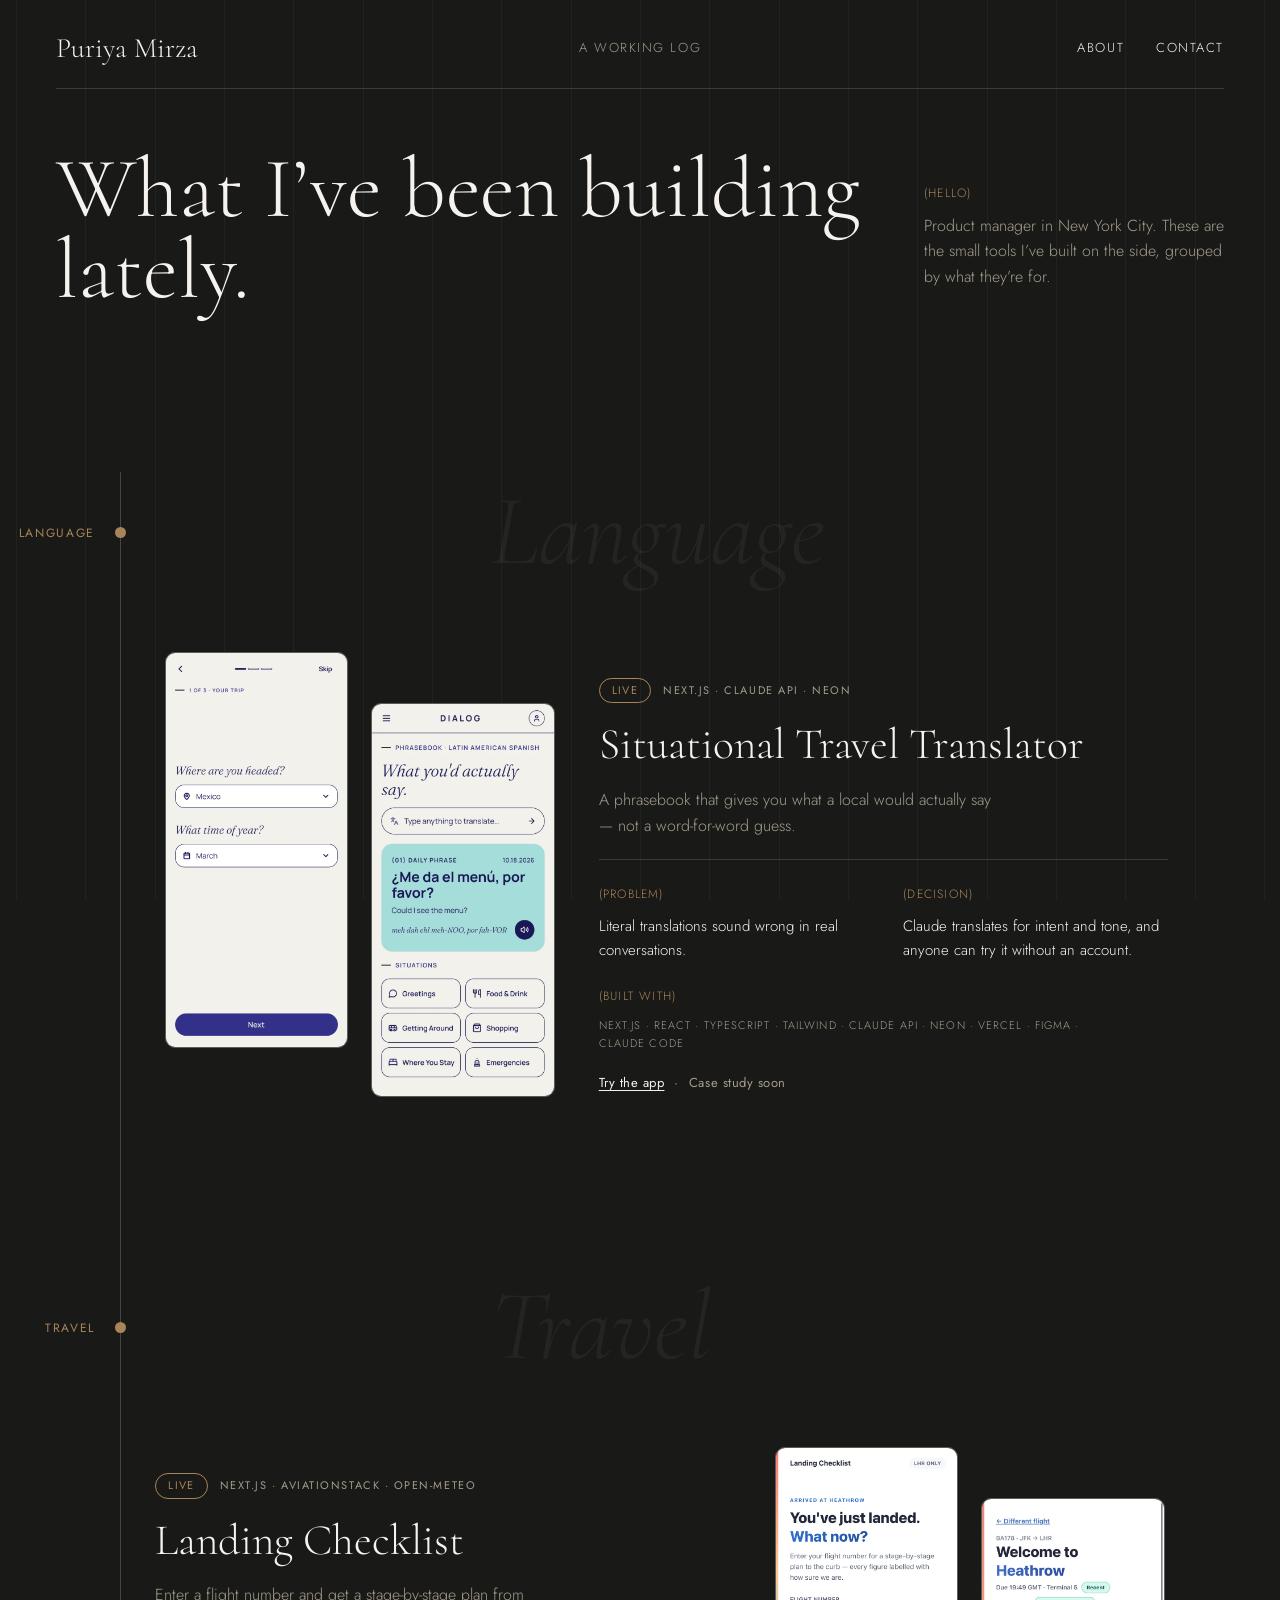
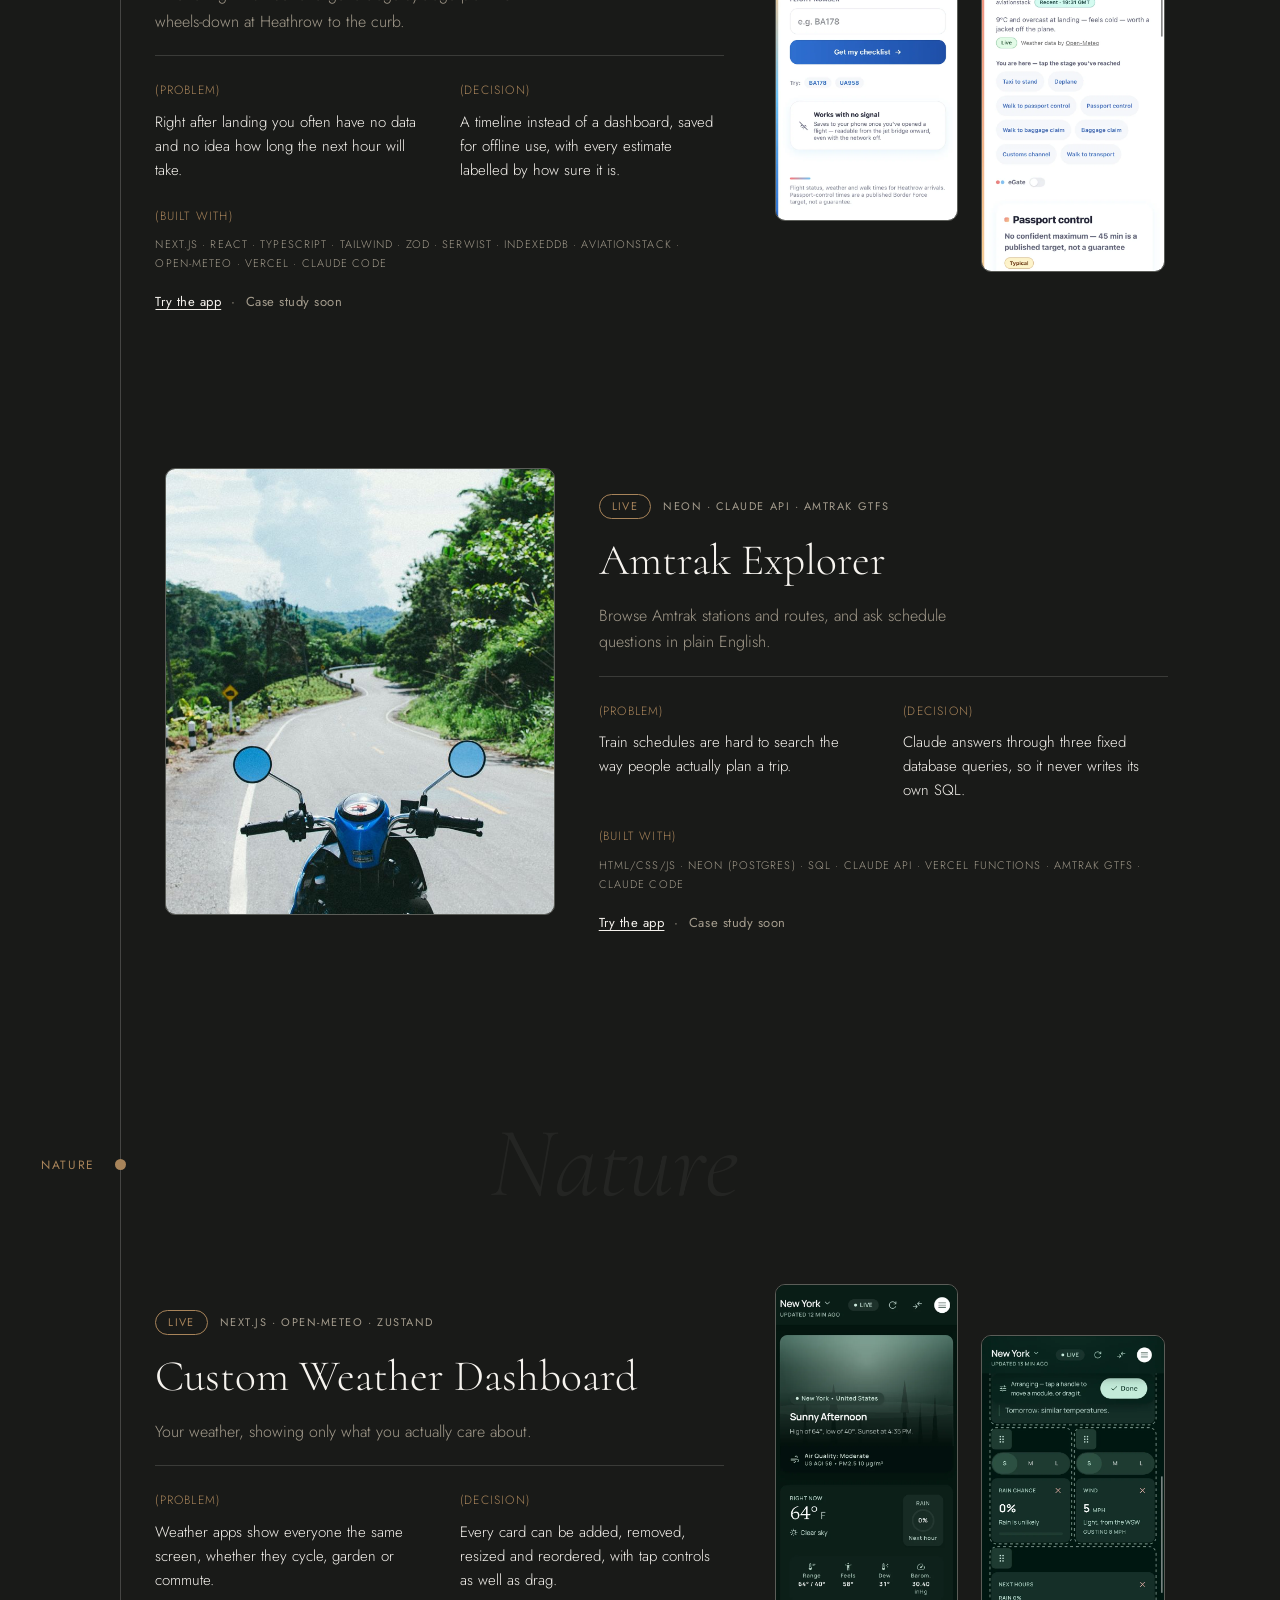
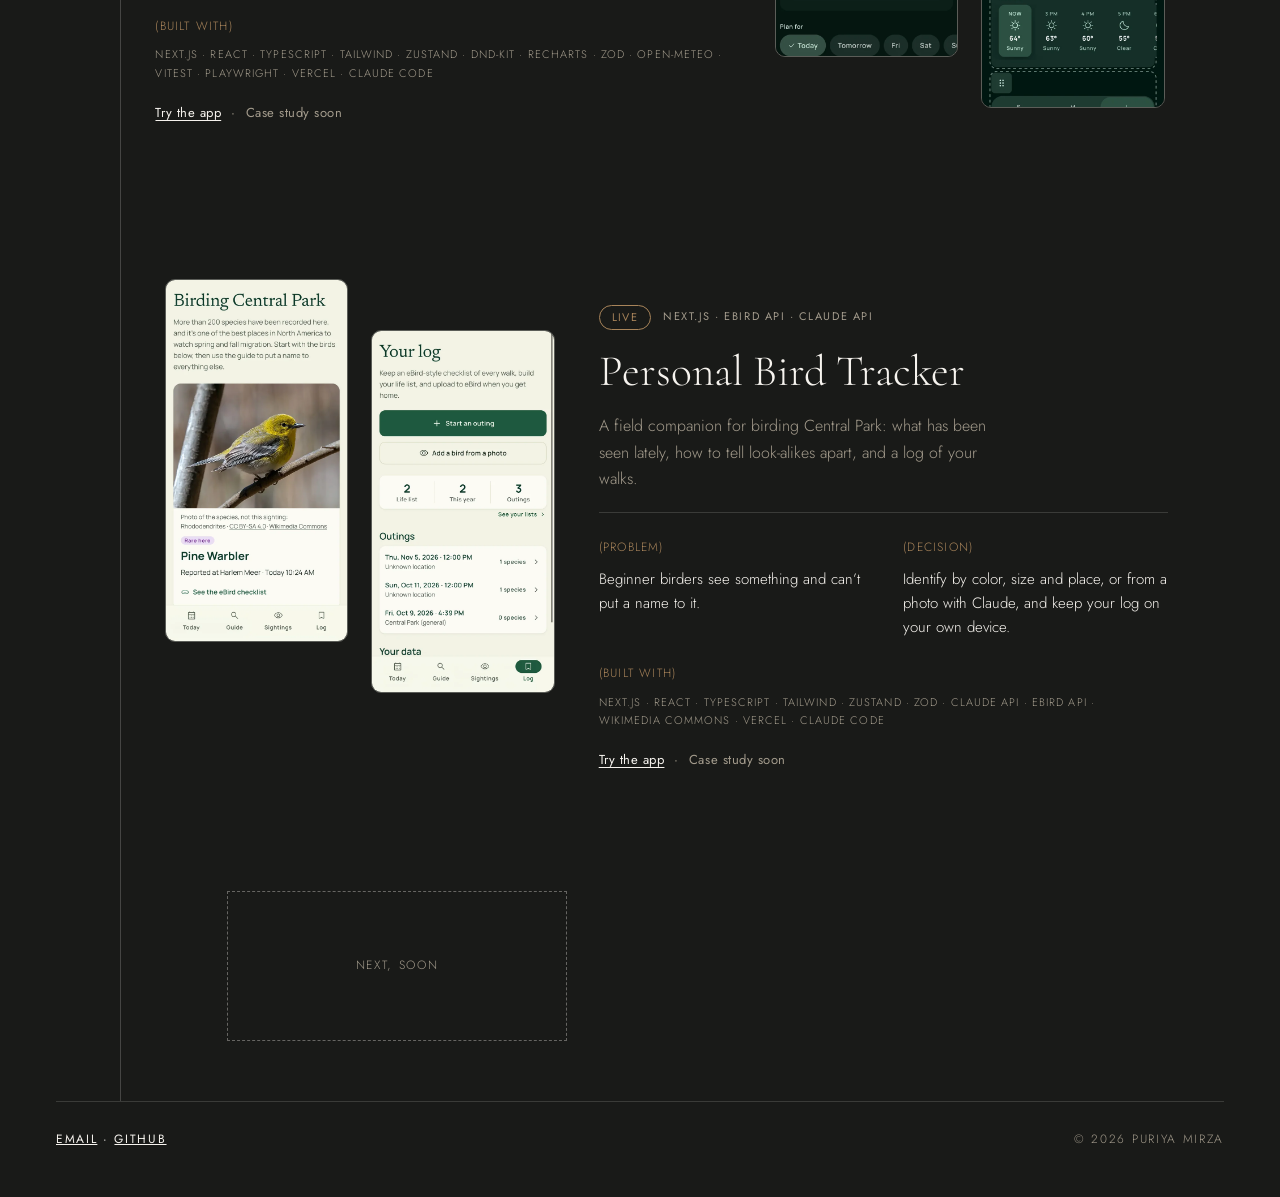
==== projects/index.html @ f8503e23 "Publish the Almanac portfolio at /projects, unlisted; keep the live homepage The new homepage moves " ====
<!DOCTYPE html>
<html lang="en">
<head>
<meta charset="UTF-8">
<meta name="robots" content="noindex, nofollow, noarchive">
<meta name="viewport" content="width=device-width, initial-scale=1, viewport-fit=cover">
<title>Puriya Mirza</title>
<meta name="description" content="Puriya Mirza, product manager in New York City. A working log of small tools built on the side.">
<link rel="canonical" href="https://puriyamirza.com/projects">
<link rel="preconnect" href="https://fonts.googleapis.com">
<link rel="preconnect" href="https://fonts.gstatic.com" crossorigin>
<link rel="stylesheet" href="https://fonts.googleapis.com/css2?family=Cormorant:ital,wght@0,300;1,300&family=Jost:wght@300;400&display=swap">
<style>
/* Almanac, topic edition (Figma: "Portfolio Home · G — Almanac + Travel Translator").
   Dark ground, hairline column field with the live site's pulse, projects grouped by topic on a spine. */
:root {
  --ink: #191a18; --paper: #f6f3ee; --stone: #a39b8c; --brass: #a8845a; --frame-line: #5b5d58;
  --line-a: 0.04;   /* resting line opacity (live site) */
  --hi: 0.28;       /* pulse peak (live site) */
  --lines: 18;
  --spine-f: 0.08333;  /* spine on the first column line, as in Figma */
  --display: "Cormorant", "Cormorant Garamond", Georgia, "Times New Roman", serif;
  --body: "Jost", "Futura", "Avenir Next", "Helvetica Neue", Arial, sans-serif;
  color-scheme: dark;
}
@media (max-width: 999px) { :root { --lines: 9; --spine-f: 0; } }
@media (max-width: 599px) { :root { --lines: 6; } }

*, *::before, *::after { box-sizing: border-box; }
html { background: var(--ink); scroll-behavior: smooth; }
@media (prefers-reduced-motion: reduce) { html { scroll-behavior: auto; } }
body {
  margin: 0; background: var(--ink); color: var(--paper);
  font-family: var(--body); font-weight: 300; font-size: 16px; line-height: 1.6;
  padding-inline: max(16px, env(safe-area-inset-left, 0px)) max(16px, env(safe-area-inset-right, 0px));
  overflow-x: hidden; -webkit-font-smoothing: antialiased;
}
.frame { max-width: 1360px; margin-inline: auto; position: relative; z-index: 1; }
a { color: inherit; }
a:focus-visible { outline: 1px solid var(--brass); outline-offset: 4px; }
.cap { font-weight: 400; font-size: 12px; letter-spacing: 0.14em; text-transform: uppercase; }
.hello { color: var(--brass); font-size: 12px; letter-spacing: 0.1em; text-transform: uppercase; }

/* Background column lines (unchanged from the live site) */
.lines { position: fixed; inset: 0; pointer-events: none; z-index: 0; }
.line { position: absolute; top: 0; bottom: 0; width: 1px; background: rgba(246, 243, 238, var(--line-a)); }
.line i {
  position: absolute; left: 0; top: 0; width: 1px; height: 70vh; min-height: 420px;
  opacity: 0; will-change: opacity, transform;
  background: linear-gradient(to bottom,
    rgba(246,243,238,0) 0%, rgba(246,243,238,calc(var(--hi) * 0.06)) 14%,
    rgba(246,243,238,calc(var(--hi) * 0.28)) 28%, rgba(246,243,238,calc(var(--hi) * 0.72)) 40%,
    rgba(246,243,238,var(--hi)) 50%, rgba(246,243,238,calc(var(--hi) * 0.72)) 60%,
    rgba(246,243,238,calc(var(--hi) * 0.28)) 72%, rgba(246,243,238,calc(var(--hi) * 0.06)) 86%,
    rgba(246,243,238,0) 100%);
}

/* Header */
.top { display: grid; grid-template-columns: 1fr auto 1fr; align-items: center; gap: 16px; margin-inline: 40px; padding-block: 34px 26px; border-bottom: 1px solid rgba(246,243,238,0.15); }
.logo { font-family: var(--display); font-weight: 300; font-size: 28px; line-height: 1; text-decoration: none; }
.tag { color: var(--stone); font-weight: 300; font-size: 13px; letter-spacing: 0.12em; }
.nav { justify-self: end; display: flex; gap: 32px; font-weight: 300; font-size: 13px; letter-spacing: 0.12em; }
.nav a { text-decoration: none; }
.nav a:hover { color: var(--brass); }

/* Intro */
.intro { display: flex; justify-content: space-between; gap: 40px; margin-inline: 40px; padding-block: 60px 160px; }
.intro h1 { margin: 0; max-width: 900px; font-family: var(--display); font-weight: 300; font-size: clamp(52px, 6.7vw, 96px); line-height: 0.95; }
.intro .note { flex: 0 0 300px; padding-top: 30px; }
.intro .note p { margin: 8px 0 0; color: var(--stone); }

/* Timeline of topics */
.tl { position: relative; padding-bottom: 60px; }
.tl::before { content: ""; position: absolute; top: 0; bottom: 0; width: 1px; background: rgba(246,243,238,0.2); left: calc(100% * var(--spine-f)); }
.topic { position: relative; padding-top: 0; }
.topic + .topic { margin-top: 170px; }
.ghost { margin: 0 0 0 38%; font-family: var(--display); font-style: italic; font-weight: 300; font-size: 100px; line-height: 1.2; color: var(--paper); opacity: 0.05; user-select: none; }
.tlabel { position: absolute; top: 52px; left: calc(100% * var(--spine-f) - 121px); width: 96px; text-align: right; color: var(--brass); }
.dot { position: absolute; top: 55px; left: calc(100% * var(--spine-f) - 5px); width: 11px; height: 11px; border-radius: 50%; background: var(--brass); }

.entry { display: grid; align-items: start; margin-top: 60px; }
.entry + .entry { margin-top: 155px; }
.shots { display: flex; gap: 23px; align-items: flex-start; }
.shot { margin: 0; flex: 1 1 0; min-width: 0; }
.shot img { display: block; width: 100%; height: auto; border-radius: 10px; border: 1px solid var(--frame-line); }
.shot + .shot { margin-top: 51px; }   /* same size, slight vertical offset */
.shots.single .shot.photo img { aspect-ratio: 425 / 487; object-fit: cover; }

.text { display: grid; gap: 20px; justify-items: start; min-width: 0; }
.meta { display: flex; flex-wrap: wrap; align-items: center; gap: 12px; }
.chip { display: inline-block; padding: 5px 12px; border: 1px solid rgba(246,243,238,0.45); border-radius: 999px; font-size: 11px; letter-spacing: 0.12em; text-transform: uppercase; font-weight: 400; line-height: 1.2; }
.chip.live { border-color: var(--brass); color: var(--brass); }
.meta .stack { color: var(--stone); font-size: 11px; }
.text h3 { margin: 0; font-family: var(--display); font-weight: 300; font-size: clamp(34px, 3.4vw, 48px); line-height: 1; text-wrap: balance; }
.lede { margin: 0; color: var(--stone); font-size: 16px; line-height: 1.65; max-width: 44ch; }
.pd { display: grid; grid-template-columns: 1fr 1fr; gap: 40px; width: 100%; padding-top: 20px; border-top: 1px solid rgba(246,243,238,0.15); }
.pd p, .built p { margin: 8px 0 0; font-size: 15px; }
.built p.cap { color: var(--stone); font-size: 11px; font-weight: 300; letter-spacing: 0.1em; line-height: 1.7; }
.links { display: flex; gap: 10px; align-items: baseline; font-weight: 400; font-size: 13px; letter-spacing: 0.04em; }
.links a { text-underline-offset: 3px; }
.links a:hover { color: var(--brass); }
.links span { color: var(--stone); }

/* Desktop placements, proportional to the 1360px Figma frame */
@media (min-width: 1000px) {
  .entry { grid-template-columns: 162fr 425fr 48fr 620fr 105fr; }
  .entry .shots { grid-column: 2; grid-row: 1; }
  .entry .text { grid-column: 4; grid-row: 1; padding-top: 26px; }
  .entry.flip { grid-template-columns: 152fr 620fr 55fr 425fr 108fr; }
  .entry.flip .text { grid-column: 2; }
  .entry.flip .shots { grid-column: 4; }
}
/* Narrow: stacked beside the spine */
@media (max-width: 999px) {
  .top, .intro { margin-inline: 0; }
  .intro { flex-direction: column; padding-block: 48px 80px; }
  .intro .note { flex: none; padding-top: 0; max-width: 34ch; }
  .ghost { margin-left: 28px; font-size: clamp(64px, 16vw, 100px); }
  .tlabel { position: static; display: block; width: auto; text-align: left; padding-left: 28px; margin-bottom: -8px; }
  .dot { top: 7px; }
  .entry { margin-top: 32px; padding-left: 28px; row-gap: 28px; }
  .entry + .entry { margin-top: 88px; }
  .shots { max-width: 440px; gap: 16px; }
  .shot + .shot { margin-top: 40px; }
}
@media (max-width: 599px) {
  .top { grid-template-columns: 1fr auto; } .tag { display: none; } .nav { gap: 20px; }
  .pd { grid-template-columns: 1fr; gap: 20px; }
}

/* Next slot + footer */
.next { margin: 120px 0 0 calc(100% * var(--spine-f) + 107px); width: 340px; max-width: calc(100% - 28px); height: 150px; display: grid; place-items: center; border: 1px dashed rgba(246,243,238,0.35); color: var(--stone); font-weight: 300; }
@media (max-width: 999px) { .next { margin-left: 28px; } }
.foot { display: flex; flex-wrap: wrap; justify-content: space-between; gap: 12px 24px; margin-inline: 40px; padding-block: 28px 48px; border-top: 1px solid rgba(246,243,238,0.15); }
@media (max-width: 999px) { .foot { margin-inline: 0; } }
.foot .copy { color: var(--stone); font-weight: 300; }
</style>
</head>
<body>

<div class="lines" id="lines" aria-hidden="true"></div>

<div class="frame">
  <header class="top">
    <a class="logo" href="/" id="top">Puriya Mirza</a>
    <span class="cap tag">A working log</span>
    <nav class="nav cap" aria-label="Main"><a href="#about">About</a><a href="#contact">Contact</a></nav>
  </header>

  <section class="intro" id="about">
    <h1>What I’ve been building lately.</h1>
    <div class="note">
      <span class="hello">(Hello)</span>
      <p>Product manager in New York City. These are the small tools I’ve built on the side, grouped by what they’re for.</p>
    </div>
  </section>

  <main class="tl" id="work">
    <section class="topic" aria-labelledby="t-language">
      <span class="dot" aria-hidden="true"></span><span class="cap tlabel" aria-hidden="true">Language</span>
      <h2 class="ghost" id="t-language">Language</h2>
        <article class="entry translator">
          <div class="shots">
            <figure class="shot"><img src="/img/translator-1.webp" width="640" height="1388" loading="lazy" alt="Dialog onboarding: choose where you are headed and what time of year"></figure>
            <figure class="shot"><img src="/img/translator-2.webp" width="640" height="1384" loading="lazy" alt="Dialog home screen: a daily phrase with pronunciation and a grid of travel situations"></figure>
          </div>
          <div class="text">
            <div class="meta"><span class="chip live">Live</span><span class="cap stack">Next.js · Claude&nbsp;API · Neon</span></div>
            <h3>Situational Travel Translator</h3>
            <p class="lede">A phrasebook that gives you what a local would actually say — not a word-for-word guess.</p>
            <div class="pd">
              <div><span class="hello">(Problem)</span><p>Literal translations sound wrong in real conversations.</p></div>
              <div><span class="hello">(Decision)</span><p>Claude translates for intent and tone, and anyone can try it without an account.</p></div>
            </div>
            <div class="built"><span class="hello">(Built with)</span><p class="cap">Next.js · React · TypeScript · Tailwind · Claude&nbsp;API · Neon · Vercel · Figma · Claude&nbsp;Code</p></div>
            <div class="links"><a href="https://travel-translator-phi.vercel.app" target="_blank" rel="noopener">Try the app</a><span>·</span><span class="soon">Case study soon</span></div>
          </div>
        </article>
    </section>
    <section class="topic" aria-labelledby="t-travel">
      <span class="dot" aria-hidden="true"></span><span class="cap tlabel" aria-hidden="true">Travel</span>
      <h2 class="ghost" id="t-travel">Travel</h2>
        <article class="entry landing flip">
          <div class="shots">
            <figure class="shot"><img src="/img/landing-1.webp" width="640" height="1309" loading="lazy" alt="Landing Checklist start screen: enter a flight number to get a plan to the curb"></figure>
            <figure class="shot"><img src="/img/landing-2.webp" width="640" height="1309" loading="lazy" alt="Landing Checklist for flight BA178: arrival weather and the stages from taxi to transport"></figure>
          </div>
          <div class="text">
            <div class="meta"><span class="chip live">Live</span><span class="cap stack">Next.js · Aviationstack · Open-Meteo</span></div>
            <h3>Landing Checklist</h3>
            <p class="lede">Enter a flight number and get a stage-by-stage plan from wheels-down at Heathrow to the curb.</p>
            <div class="pd">
              <div><span class="hello">(Problem)</span><p>Right after landing you often have no data and no idea how long the next hour will take.</p></div>
              <div><span class="hello">(Decision)</span><p>A timeline instead of a dashboard, saved for offline use, with every estimate labelled by how sure it is.</p></div>
            </div>
            <div class="built"><span class="hello">(Built with)</span><p class="cap">Next.js · React · TypeScript · Tailwind · Zod · Serwist · IndexedDB · Aviationstack · Open‑Meteo · Vercel · Claude&nbsp;Code</p></div>
            <div class="links"><a href="https://landing-checklist.vercel.app" target="_blank" rel="noopener">Try the app</a><span>·</span><span class="soon">Case study soon</span></div>
          </div>
        </article>
        <article class="entry amtrak">
          <div class="shots single"><figure class="shot photo"><img src="/img/scooter-road.jpg" loading="lazy" alt="View from a scooter's handlebars down a winding road through green hills"></figure></div>
          <div class="text">
            <div class="meta"><span class="chip live">Live</span><span class="cap stack">Neon · Claude&nbsp;API · Amtrak&nbsp;GTFS</span></div>
            <h3>Amtrak Explorer</h3>
            <p class="lede">Browse Amtrak stations and routes, and ask schedule questions in plain English.</p>
            <div class="pd">
              <div><span class="hello">(Problem)</span><p>Train schedules are hard to search the way people actually plan a trip.</p></div>
              <div><span class="hello">(Decision)</span><p>Claude answers through three fixed database queries, so it never writes its own SQL.</p></div>
            </div>
            <div class="built"><span class="hello">(Built with)</span><p class="cap">HTML/CSS/JS · Neon&nbsp;(Postgres) · SQL · Claude&nbsp;API · Vercel&nbsp;Functions · Amtrak&nbsp;GTFS · Claude&nbsp;Code</p></div>
            <div class="links"><a href="https://amtrak-explorer.vercel.app" target="_blank" rel="noopener">Try the app</a><span>·</span><span class="soon">Case study soon</span></div>
          </div>
        </article>
    </section>
    <section class="topic" aria-labelledby="t-nature">
      <span class="dot" aria-hidden="true"></span><span class="cap tlabel" aria-hidden="true">Nature</span>
      <h2 class="ghost" id="t-nature">Nature</h2>
        <article class="entry weather flip">
          <div class="shots">
            <figure class="shot"><img src="/img/weather-1.webp" width="640" height="1309" loading="lazy" alt="Weather Dashboard: New York forecast card, current temperature and conditions"></figure>
            <figure class="shot"><img src="/img/weather-2.webp" width="640" height="1309" loading="lazy" alt="Weather Dashboard in arrange mode, with resizable rain, wind and hourly modules"></figure>
          </div>
          <div class="text">
            <div class="meta"><span class="chip live">Live</span><span class="cap stack">Next.js · Open-Meteo · Zustand</span></div>
            <h3>Custom Weather Dashboard</h3>
            <p class="lede">Your weather, showing only what you actually care about.</p>
            <div class="pd">
              <div><span class="hello">(Problem)</span><p>Weather apps show everyone the same screen, whether they cycle, garden or commute.</p></div>
              <div><span class="hello">(Decision)</span><p>Every card can be added, removed, resized and reordered, with tap controls as well as drag.</p></div>
            </div>
            <div class="built"><span class="hello">(Built with)</span><p class="cap">Next.js · React · TypeScript · Tailwind · Zustand · dnd‑kit · Recharts · Zod · Open‑Meteo · Vitest · Playwright · Vercel · Claude&nbsp;Code</p></div>
            <div class="links"><a href="https://weather-dashboard-one-neon.vercel.app" target="_blank" rel="noopener">Try the app</a><span>·</span><span class="soon">Case study soon</span></div>
          </div>
        </article>
        <article class="entry bird">
          <div class="shots">
            <figure class="shot"><img src="/img/bird-1.webp" width="640" height="1275" loading="lazy" alt="Bird Tracker: a Pine Warbler sighting reported at Harlem Meer in Central Park"></figure>
            <figure class="shot"><img src="/img/bird-2.webp" width="640" height="1275" loading="lazy" alt="Bird Tracker log: life list totals and recent outings"></figure>
          </div>
          <div class="text">
            <div class="meta"><span class="chip live">Live</span><span class="cap stack">Next.js · eBird&nbsp;API · Claude&nbsp;API</span></div>
            <h3>Personal Bird Tracker</h3>
            <p class="lede">A field companion for birding Central Park: what has been seen lately, how to tell look-alikes apart, and a log of your walks.</p>
            <div class="pd">
              <div><span class="hello">(Problem)</span><p>Beginner birders see something and can’t put a name to it.</p></div>
              <div><span class="hello">(Decision)</span><p>Identify by color, size and place, or from a photo with Claude, and keep your log on your own device.</p></div>
            </div>
            <div class="built"><span class="hello">(Built with)</span><p class="cap">Next.js · React · TypeScript · Tailwind · Zustand · Zod · Claude&nbsp;API · eBird&nbsp;API · Wikimedia&nbsp;Commons · Vercel · Claude&nbsp;Code</p></div>
            <div class="links"><a href="https://nyc-bird-tracker.vercel.app" target="_blank" rel="noopener">Try the app</a><span>·</span><span class="soon">Case study soon</span></div>
          </div>
        </article>
    </section>
    <div class="next cap">Next, soon</div>
  </main>

  <footer class="foot cap" id="contact">
    <span><a href="mailto:contact@puriyamirza.com">Email</a> · <a href="https://github.com/PuriyaMirza" target="_blank" rel="noopener">GitHub</a></span>
    <span class="copy">© 2026 Puriya Mirza</span>
  </footer>
</div>

<script>
(() => {
  const root = document.documentElement;
  const layer = document.getElementById('lines');
  const frame = document.querySelector('.frame');
  const reduce = window.matchMedia('(prefers-reduced-motion: reduce)');
  const DUR = 1400, RISE = 0.38;
  let lines = [], raf = 0, bag = [], last = -1;

  const smooth = t => t <= 0 ? 0 : t >= 1 ? 1 : t * t * (3 - 2 * t);   // S-curve

  function build() {
    const n = parseInt(getComputedStyle(root).getPropertyValue('--lines'), 10) || 18;
    const r = frame.getBoundingClientRect();
    layer.innerHTML = ''; lines = []; bag = [];
    for (let c = 0; c <= n; c++) {
      const x = Math.round(r.left + (r.width / n) * c);
      const el = document.createElement('div');
      el.className = 'line'; el.style.left = x + 'px';
      const hi = document.createElement('i');
      el.appendChild(hi); layer.appendChild(el);
      lines.push({ hi, start: -1e9, y: 0 });
    }
  }

  function tick(now) {
    let live = false;
    const h = lines.length ? lines[0].hi.offsetHeight : 0;
    for (const L of lines) {
      const t = (now - L.start) / DUR;
      let v = 0;
      if (t >= 0 && t < 1) { v = t < RISE ? smooth(t / RISE) : 1 - smooth((t - RISE) / (1 - RISE)); live = true; }
      L.hi.style.opacity = v.toFixed(3);
      if (v > 0) L.hi.style.transform = `translateY(${Math.round(L.y - h / 2)}px)`;
    }
    raf = live ? requestAnimationFrame(tick) : 0;
  }

  // One line per second, shuffled so every line gets a turn before any repeats.
  function nextIndex() {
    if (!bag.length) {
      bag = lines.map((_, i) => i);
      for (let i = bag.length - 1; i > 0; i--) { const j = Math.floor(Math.random() * (i + 1)); [bag[i], bag[j]] = [bag[j], bag[i]]; }
      if (bag.length > 1 && bag[bag.length - 1] === last) [bag[0], bag[bag.length - 1]] = [bag[bag.length - 1], bag[0]];
    }
    return bag.pop();
  }
  function beat() {
    if (reduce.matches || document.hidden || !lines.length) return;
    const i = nextIndex(); if (i == null || !lines[i]) return;
    last = i;
    const L = lines[i];
    L.start = performance.now();
    L.y = window.innerHeight * (0.15 + Math.random() * 0.7);
    if (!raf) raf = requestAnimationFrame(tick);
  }

  window.addEventListener('resize', build);
  if (document.fonts && document.fonts.ready) document.fonts.ready.then(build);
  build();
  setInterval(beat, 1000);
})();
</script>
</body>
</html>
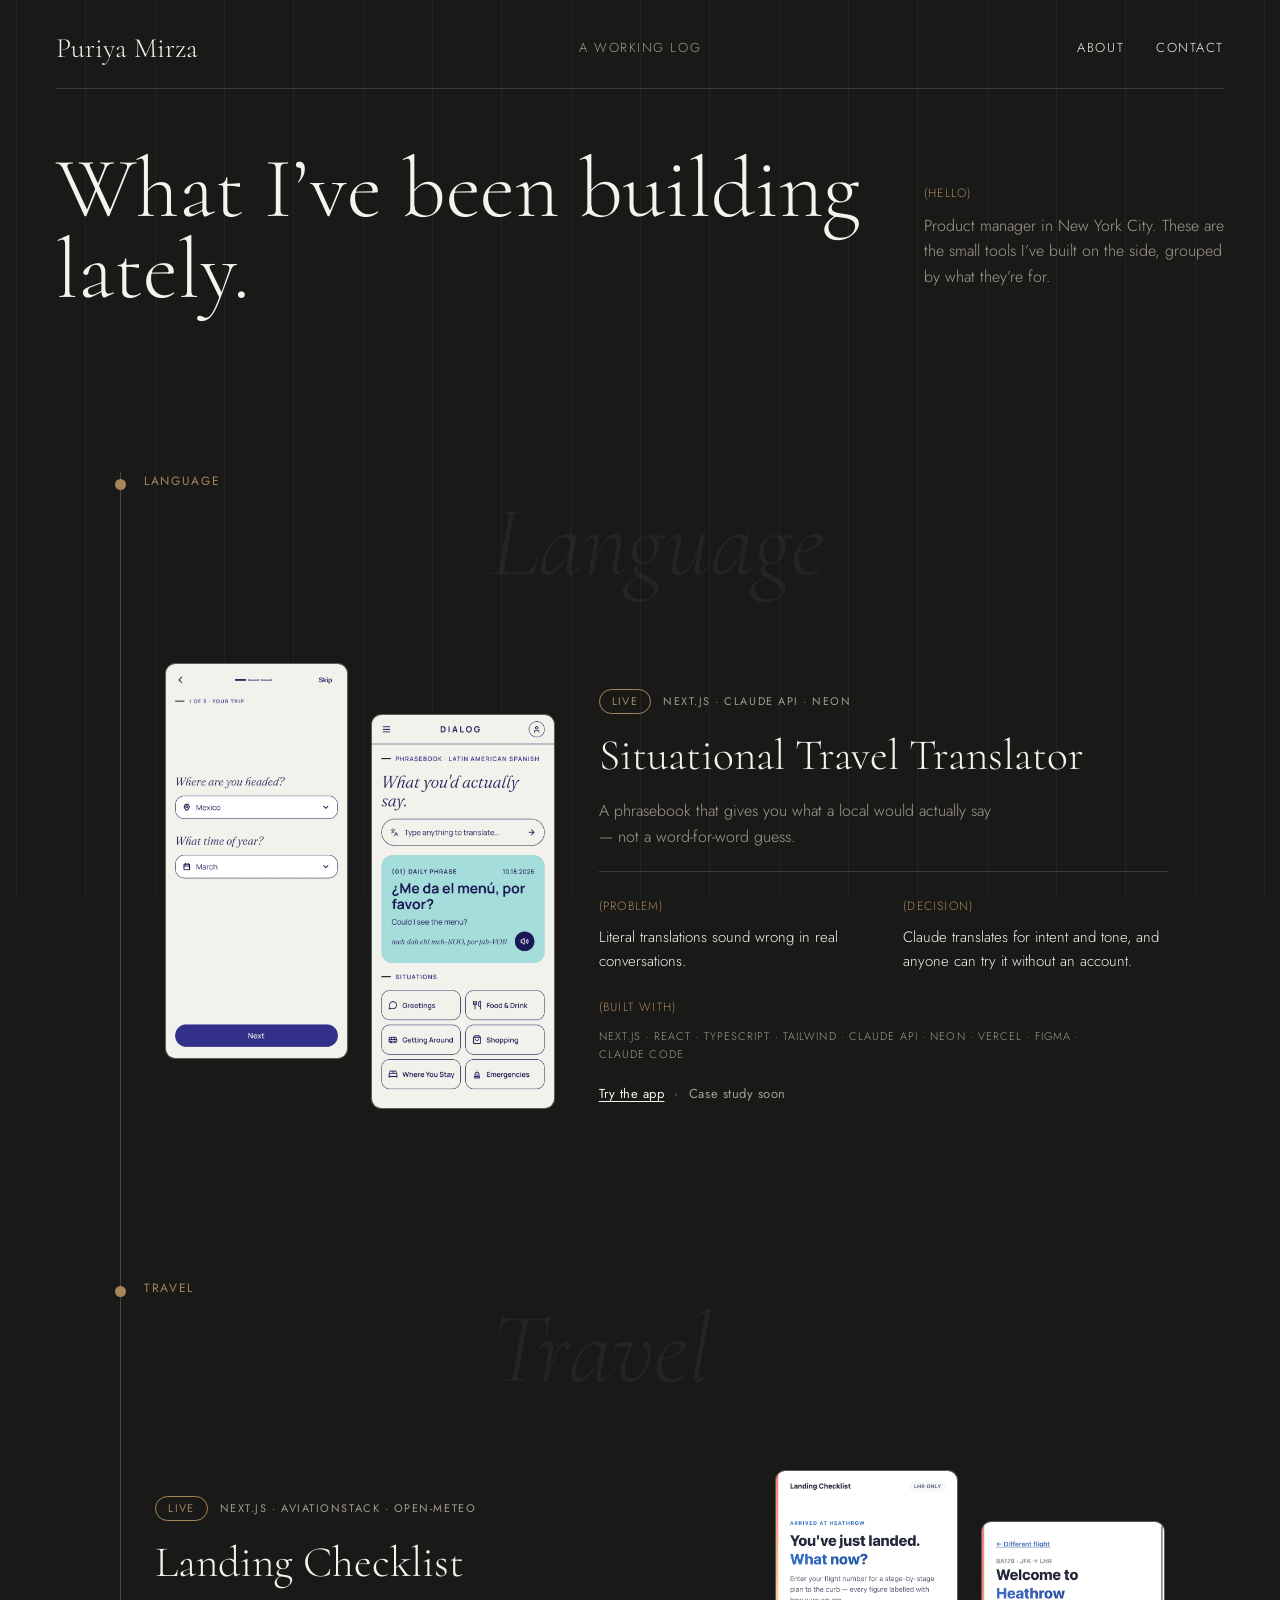
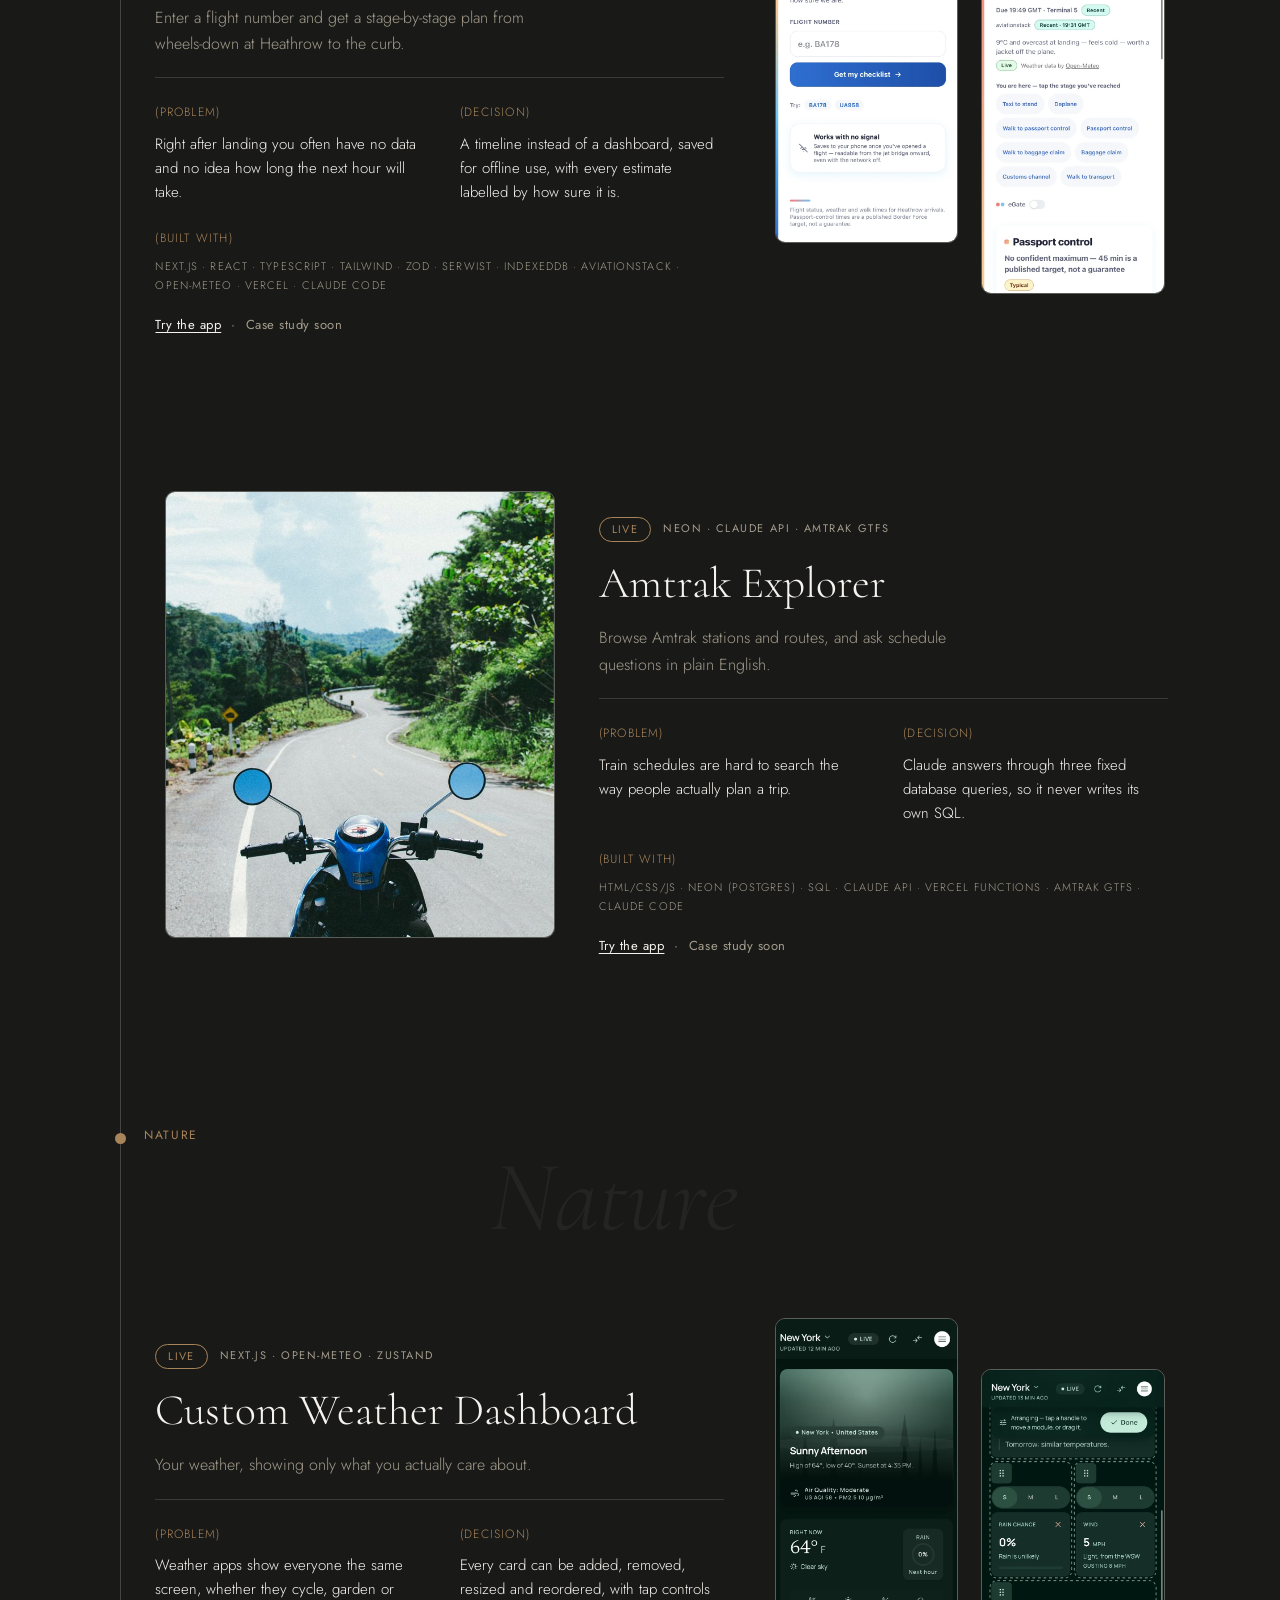
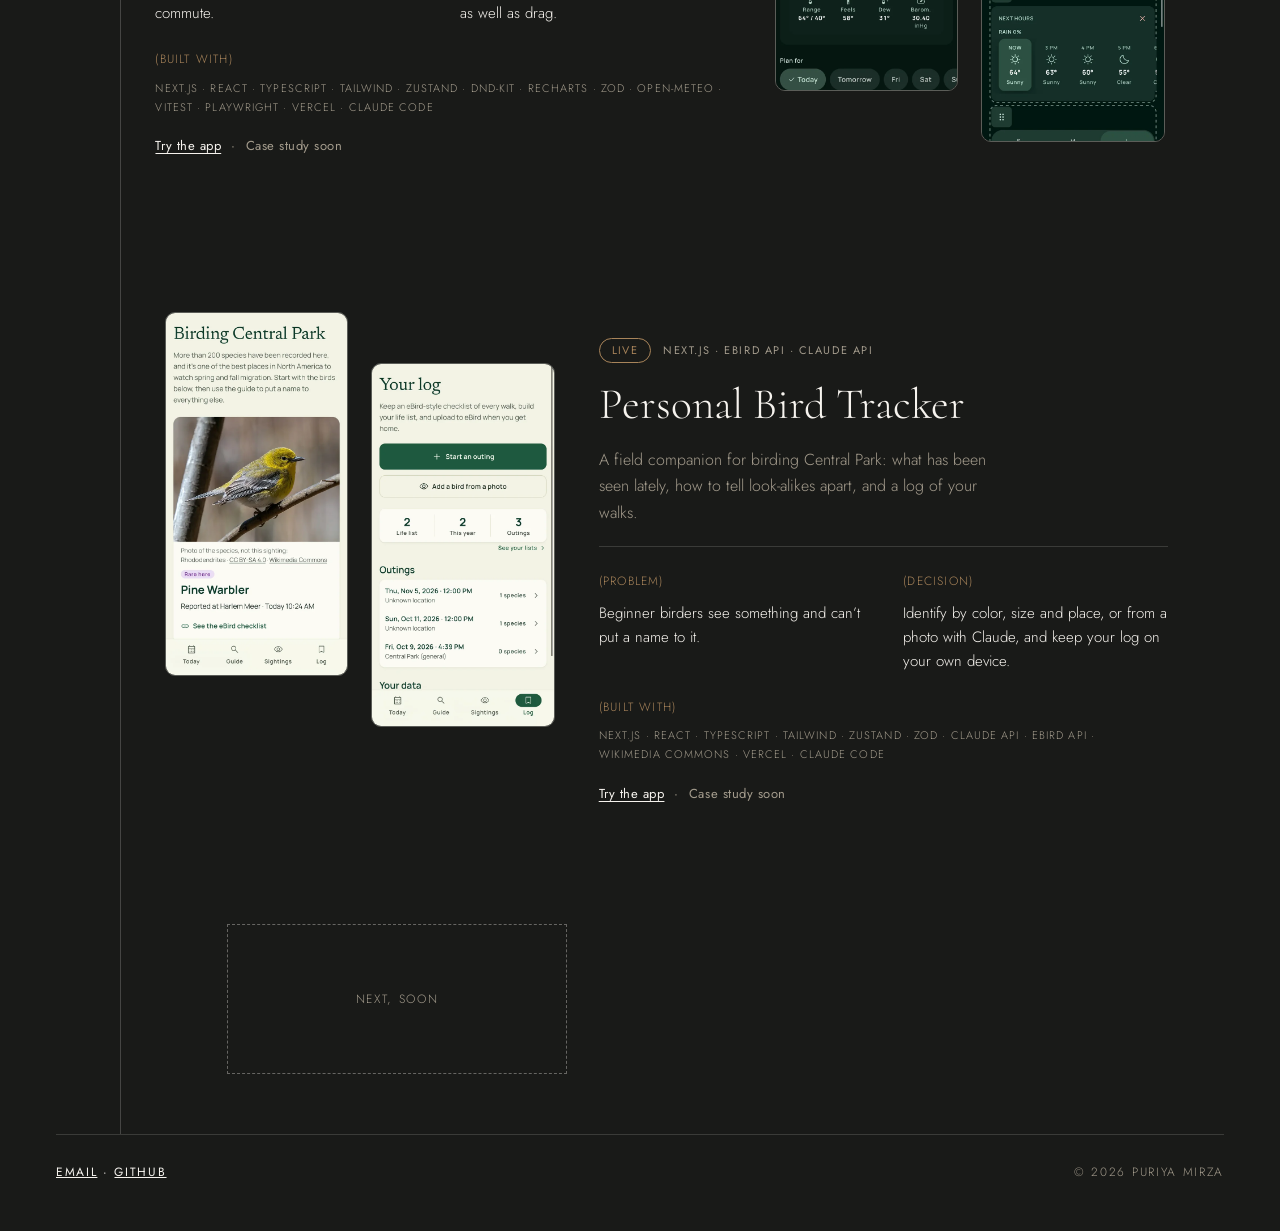
==== commit 3d0e2efe: "/projects: keep topic labels on screen below 1400px wide The Figma frame assumes a 1440 window, wher" ====
--- a/projects/index.html
+++ b/projects/index.html
@@ -110,6 +110,11 @@
   .entry.flip .text { grid-column: 2; }
   .entry.flip .shots { grid-column: 4; }
 }
+/* Mid-width desktops: not enough room left of the spine, so the topic label sits above the ghost word */
+@media (min-width: 1000px) and (max-width: 1399px) {
+  .tlabel { position: static; display: block; width: auto; text-align: left; padding-left: calc(100% * var(--spine-f) + 24px); margin-bottom: -8px; }
+  .dot { top: 7px; }
+}
 /* Narrow: stacked beside the spine */
 @media (max-width: 999px) {
   .top, .intro { margin-inline: 0; }
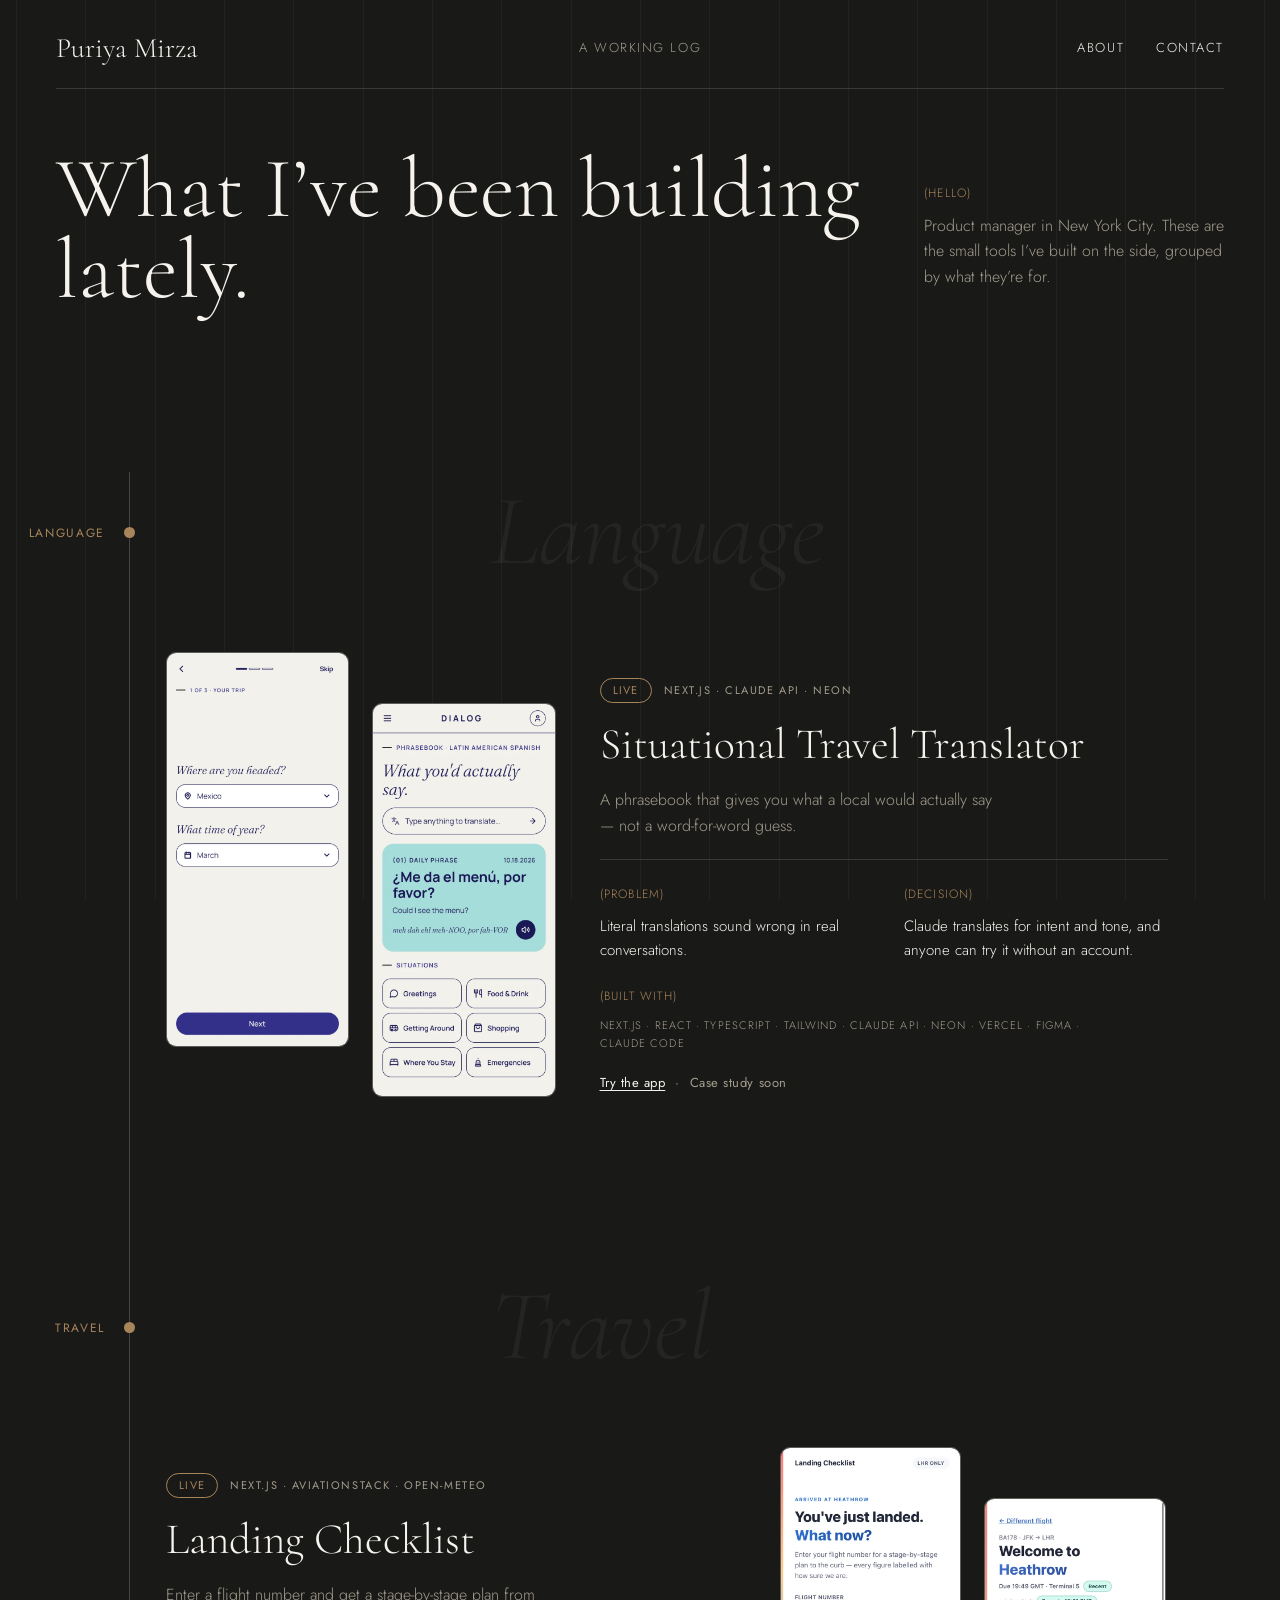
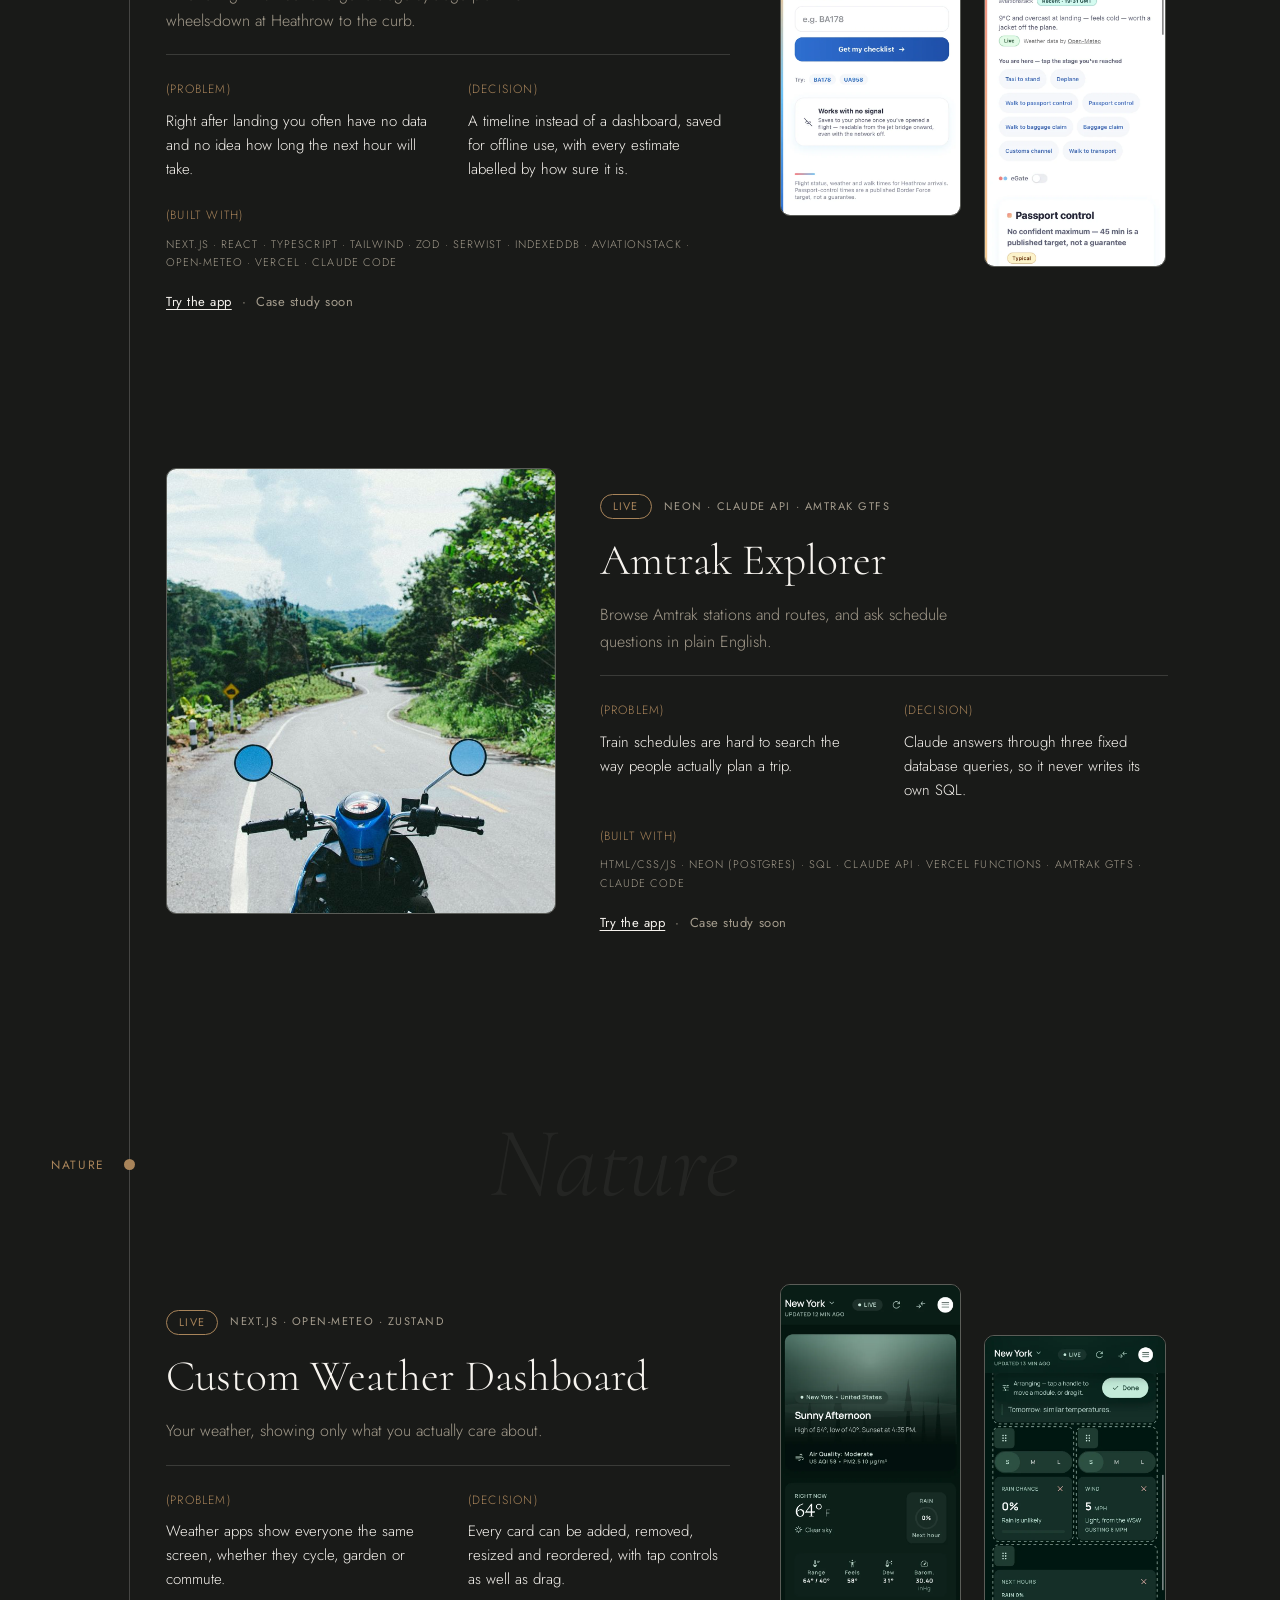
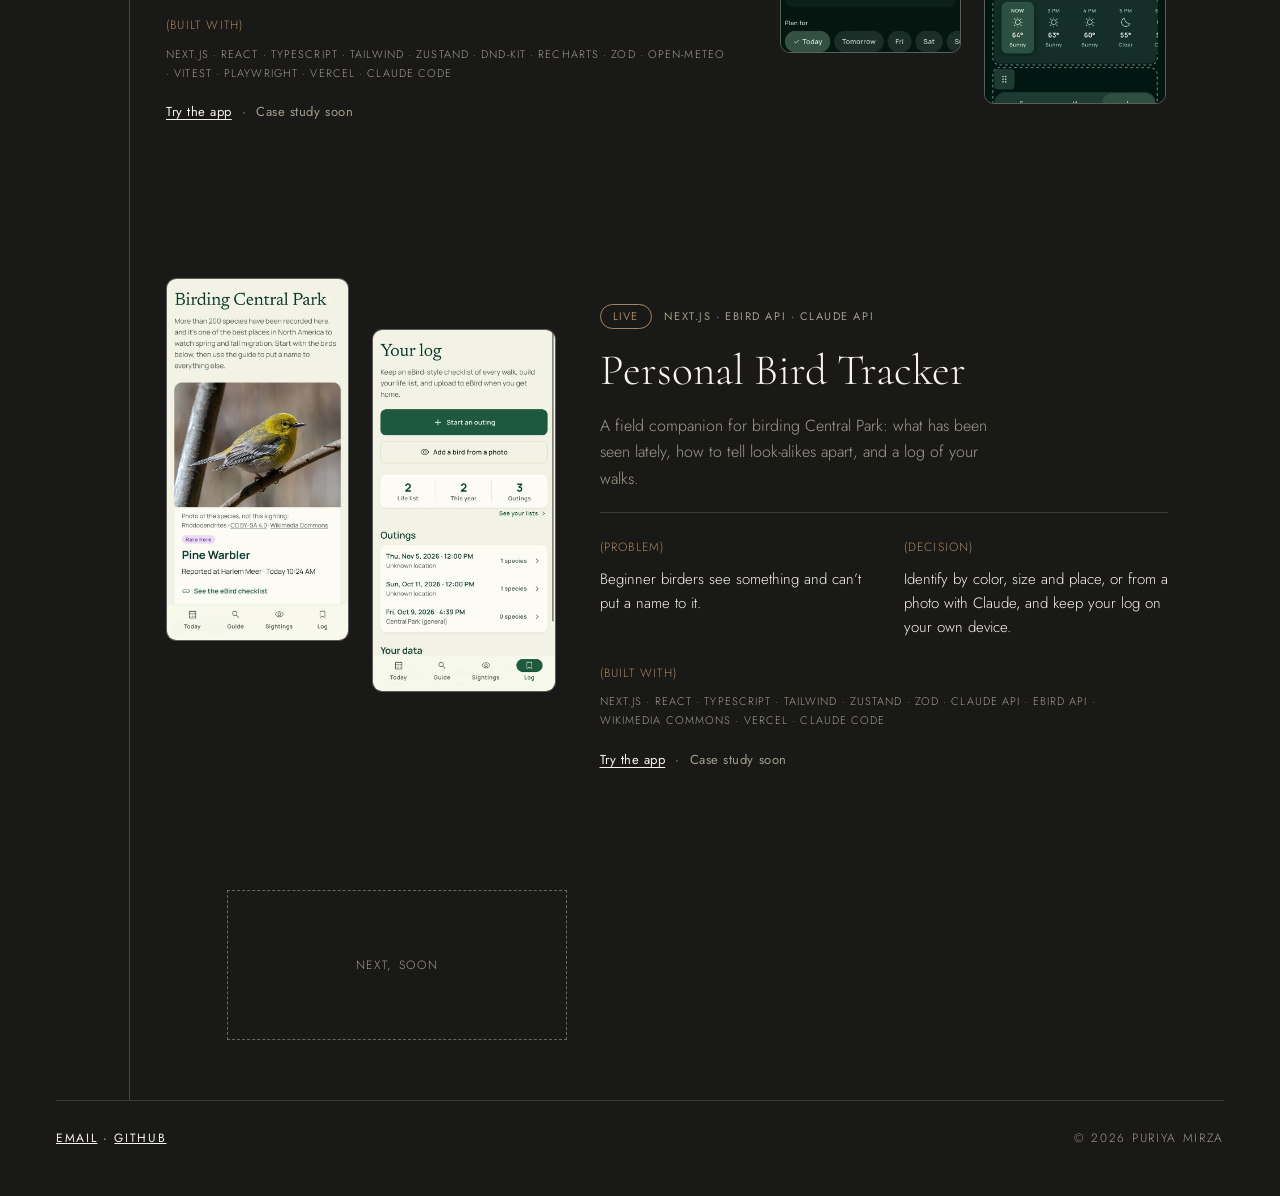
==== commit 28ff22c3: "/projects: topic label left of the dot; marker sticks at mid-screen on desktop Each topic's dot and " ====
--- a/projects/index.html
+++ b/projects/index.html
@@ -70,13 +70,15 @@
 .intro .note p { margin: 8px 0 0; color: var(--stone); }
 
 /* Timeline of topics */
-.tl { position: relative; padding-bottom: 60px; }
-.tl::before { content: ""; position: absolute; top: 0; bottom: 0; width: 1px; background: rgba(246,243,238,0.2); left: calc(100% * var(--spine-f)); }
+.tl { position: relative; padding-bottom: 60px; --sx: max(113px, calc(100% * var(--spine-f))); }
+.tl::before { content: ""; position: absolute; top: 0; bottom: 0; width: 1px; background: rgba(246,243,238,0.2); left: var(--sx); }
 .topic { position: relative; padding-top: 0; }
-.topic + .topic { margin-top: 170px; }
+.topic:not(:last-of-type) { padding-bottom: 170px; }   /* gap lives inside the outgoing topic, so its marker stays stuck until the next one arrives */
 .ghost { margin: 0 0 0 38%; font-family: var(--display); font-style: italic; font-weight: 300; font-size: 100px; line-height: 1.2; color: var(--paper); opacity: 0.05; user-select: none; }
-.tlabel { position: absolute; top: 52px; left: calc(100% * var(--spine-f) - 121px); width: 96px; text-align: right; color: var(--brass); }
-.dot { position: absolute; top: 55px; left: calc(100% * var(--spine-f) - 5px); width: 11px; height: 11px; border-radius: 50%; background: var(--brass); }
+/* Topic marker: label left of the dot. On desktop it rides up with the page, sticks at mid-screen, and is pushed out by the next topic's marker. */
+.marker { position: sticky; top: calc(50vh - 60px); height: 0; z-index: 2; }
+.tlabel { position: absolute; top: 52px; right: calc(100% - var(--sx) + 24px); white-space: nowrap; text-align: right; color: var(--brass); }
+.dot { position: absolute; top: 55px; left: calc(var(--sx) - 5px); width: 11px; height: 11px; border-radius: 50%; background: var(--brass); }
 
 .entry { display: grid; align-items: start; margin-top: 60px; }
 .entry + .entry { margin-top: 155px; }
@@ -103,17 +105,12 @@
 
 /* Desktop placements, proportional to the 1360px Figma frame */
 @media (min-width: 1000px) {
-  .entry { grid-template-columns: 162fr 425fr 48fr 620fr 105fr; }
+  .entry { grid-template-columns: minmax(150px, 162fr) 425fr 48fr 620fr 105fr; }
   .entry .shots { grid-column: 2; grid-row: 1; }
   .entry .text { grid-column: 4; grid-row: 1; padding-top: 26px; }
-  .entry.flip { grid-template-columns: 152fr 620fr 55fr 425fr 108fr; }
+  .entry.flip { grid-template-columns: minmax(150px, 152fr) 620fr 55fr 425fr 108fr; }
   .entry.flip .text { grid-column: 2; }
   .entry.flip .shots { grid-column: 4; }
-}
-/* Mid-width desktops: not enough room left of the spine, so the topic label sits above the ghost word */
-@media (min-width: 1000px) and (max-width: 1399px) {
-  .tlabel { position: static; display: block; width: auto; text-align: left; padding-left: calc(100% * var(--spine-f) + 24px); margin-bottom: -8px; }
-  .dot { top: 7px; }
 }
 /* Narrow: stacked beside the spine */
 @media (max-width: 999px) {
@@ -121,7 +118,9 @@
   .intro { flex-direction: column; padding-block: 48px 80px; }
   .intro .note { flex: none; padding-top: 0; max-width: 34ch; }
   .ghost { margin-left: 28px; font-size: clamp(64px, 16vw, 100px); }
-  .tlabel { position: static; display: block; width: auto; text-align: left; padding-left: 28px; margin-bottom: -8px; }
+  .tl { --sx: 0px; }
+  .marker { position: relative; top: auto; height: auto; }
+  .tlabel { position: static; display: block; text-align: left; padding-left: 28px; margin-bottom: -8px; }
   .dot { top: 7px; }
   .entry { margin-top: 32px; padding-left: 28px; row-gap: 28px; }
   .entry + .entry { margin-top: 88px; }
@@ -162,7 +161,7 @@
 
   <main class="tl" id="work">
     <section class="topic" aria-labelledby="t-language">
-      <span class="dot" aria-hidden="true"></span><span class="cap tlabel" aria-hidden="true">Language</span>
+      <div class="marker" aria-hidden="true"><span class="dot"></span><span class="cap tlabel">Language</span></div>
       <h2 class="ghost" id="t-language">Language</h2>
         <article class="entry translator">
           <div class="shots">
@@ -183,7 +182,7 @@
         </article>
     </section>
     <section class="topic" aria-labelledby="t-travel">
-      <span class="dot" aria-hidden="true"></span><span class="cap tlabel" aria-hidden="true">Travel</span>
+      <div class="marker" aria-hidden="true"><span class="dot"></span><span class="cap tlabel">Travel</span></div>
       <h2 class="ghost" id="t-travel">Travel</h2>
         <article class="entry landing flip">
           <div class="shots">
@@ -218,7 +217,7 @@
         </article>
     </section>
     <section class="topic" aria-labelledby="t-nature">
-      <span class="dot" aria-hidden="true"></span><span class="cap tlabel" aria-hidden="true">Nature</span>
+      <div class="marker" aria-hidden="true"><span class="dot"></span><span class="cap tlabel">Nature</span></div>
       <h2 class="ghost" id="t-nature">Nature</h2>
         <article class="entry weather flip">
           <div class="shots">
